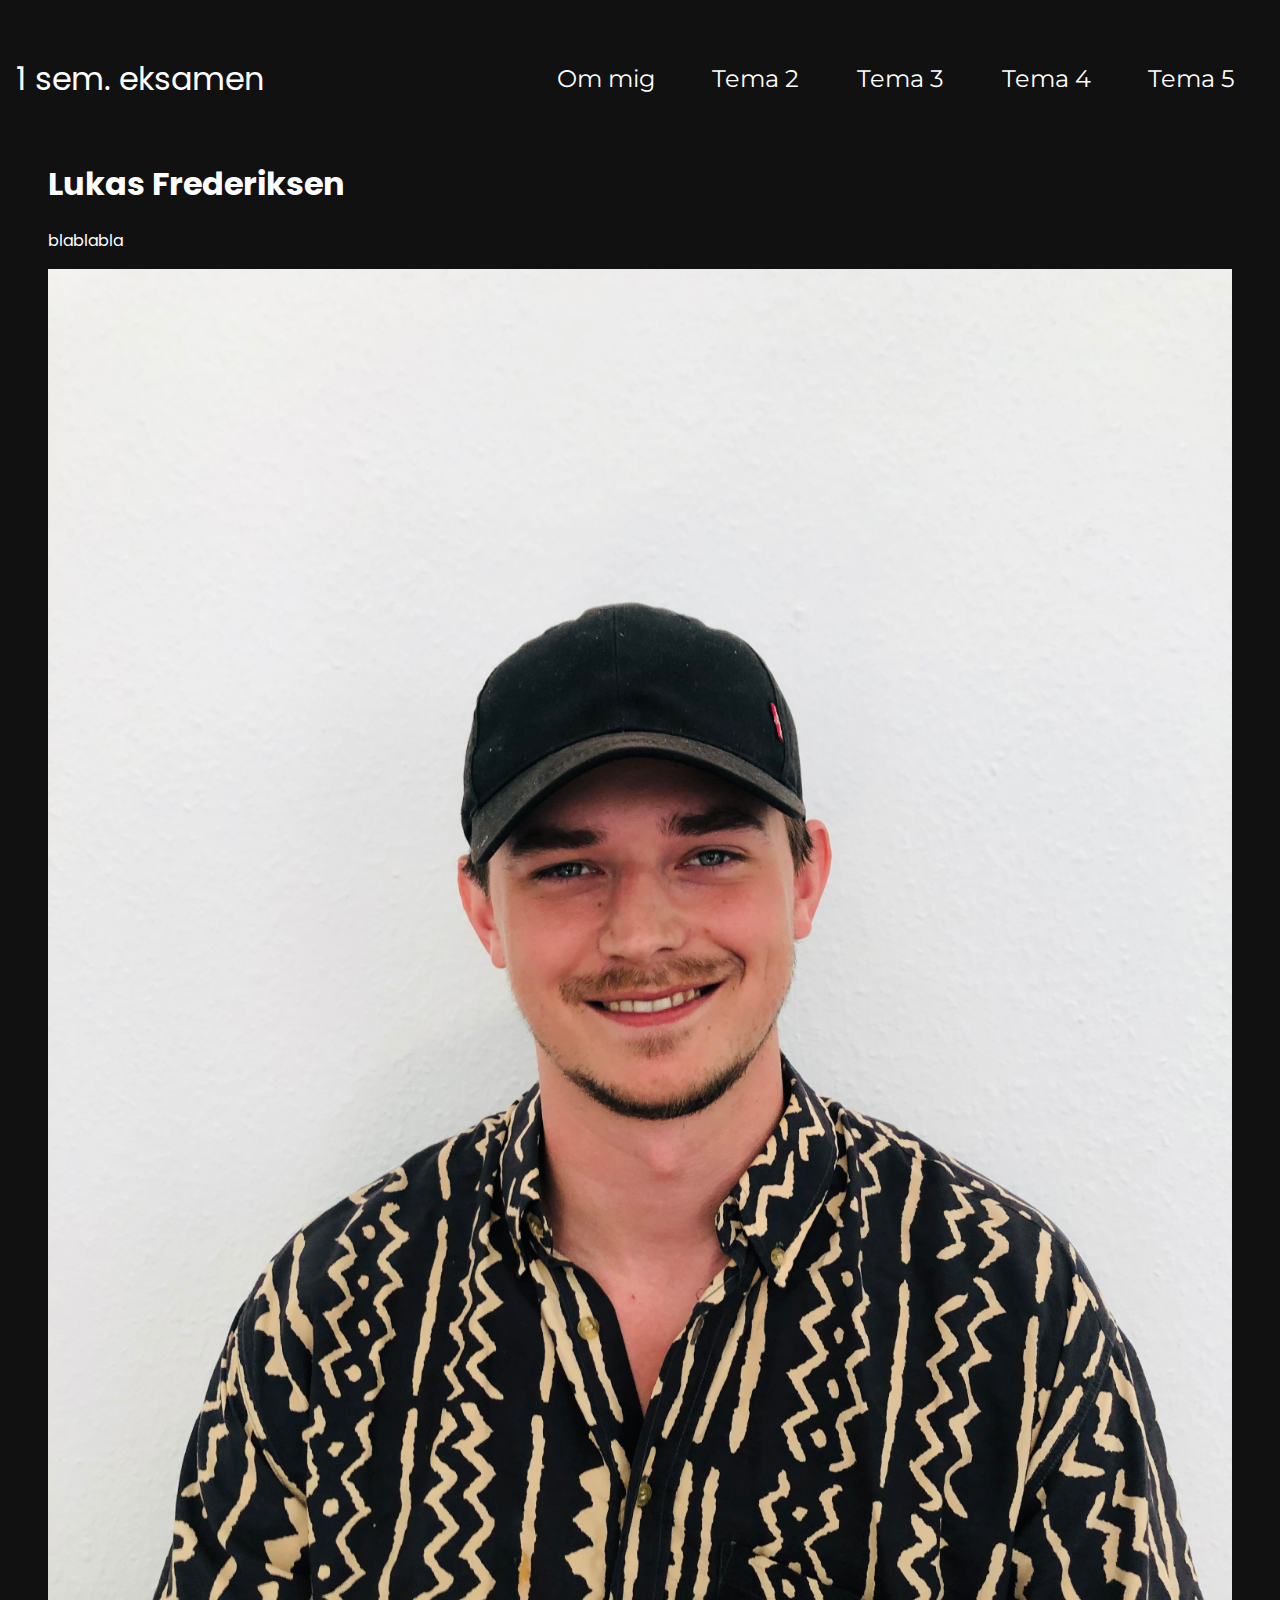
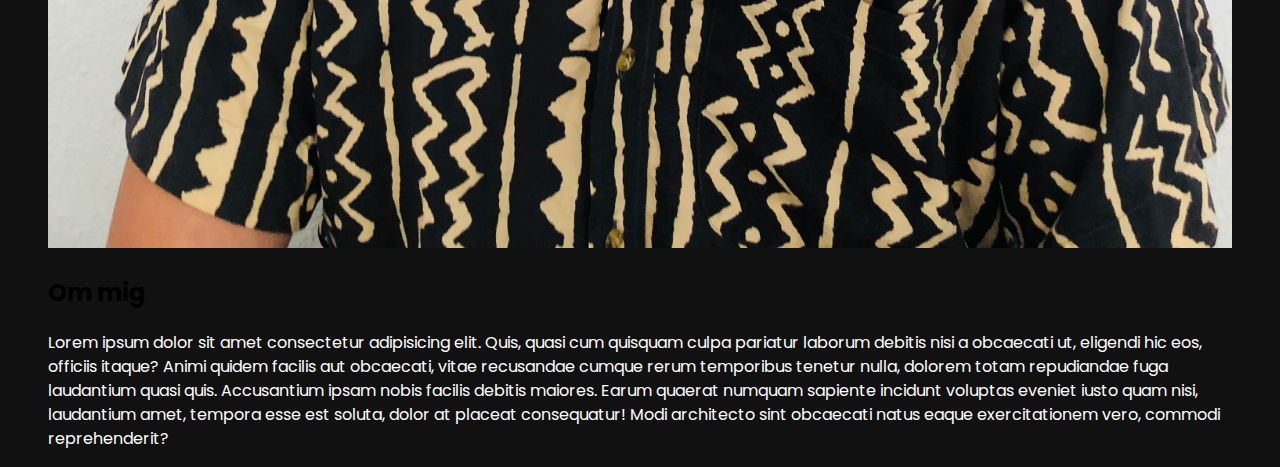
==== omMig.html @ b923f472 "Opsætning af undersider" ====
<!DOCTYPE html>
<html lang="da">
  <head>
    <meta charset="UTF-8" />
    <meta http-equiv="X-UA-Compatible" content="IE=edge" />
    <meta name="viewport" content="width=device-width, initial-scale=1.0" />
    <title>Portfolio-Eksamen</title>
    <link rel="stylesheet" href="Style.css" />
    <link rel="preconnect" href="https://fonts.gstatic.com" />
    <link
      href="https://fonts.googleapis.com/css2?family=Montserrat:wght@100;200;300;400;500;600;700;800;900&family=Poppins:wght@100;200;300;400;500;600;700;800;900&display=swap"
      rel="stylesheet"
    />
  </head>

  <body>
    <!------------------------------ Header ------------------------------------->

    <header>
      <nav class="navbar">
        <div class="opgaveNavn">
          <p><a href="index.html">1 sem. eksamen</a></p>
        </div>

        <!-- Javascript:void løsning til at burger menu ikke tager en til toppen ved klik.
        løsning fundet: https://stackoverflow.com/questions/43611173/anchor-element-onclick-makes-page-jump-to-top-of-page -->
        <a href="javascript:void();" class="burgerKnap">
          <span class="burgerBar"></span>
          <span class="burgerBar"></span>
          <span class="burgerBar"></span>
        </a>

        <div class="navLinks">
          <ul>
            <li><a href="omMig.html">Om mig</a></li>
            <li><a href="Tema_2.html">Tema 2</a></li>
            <li><a href="Tema_3.html">Tema 3</a></li>
            <li><a href="Tema_4.html">Tema 4</a></li>
            <li><a href="Tema_5.html">Tema 5</a></li>
          </ul>
        </div>
      </nav>
    </header>

    <!------------------------------ Main ------------------------------------->
    <main>
      <div class="omMigTopWrapper">
        <h1>Lukas Frederiksen</h1>
        <p>blablabla</p>
      </div>

      <div class="omMigSectionWrapper">
        <div class="omMigBilledeWrapper">
          <img src="billeder/IMG_0442.jpg" alt="" />
        </div>
        <div class="omMigTekstWrapper">
          <h2>Om mig</h2>
          <p>
            Lorem ipsum dolor sit amet consectetur adipisicing elit. Quis, quasi
            cum quisquam culpa pariatur laborum debitis nisi a obcaecati ut,
            eligendi hic eos, officiis itaque? Animi quidem facilis aut
            obcaecati, vitae recusandae cumque rerum temporibus tenetur nulla,
            dolorem totam repudiandae fuga laudantium quasi quis. Accusantium
            ipsam nobis facilis debitis maiores. Earum quaerat numquam sapiente
            incidunt voluptas eveniet iusto quam nisi, laudantium amet, tempora
            esse est soluta, dolor at placeat consequatur! Modi architecto sint
            obcaecati natus eaque exercitationem vero, commodi reprehenderit?
          </p>
        </div>
      </div>
    </main>
    <script src="javascript.js"></script>
  </body>
</html>
---- Style.css ----
* {
  box-sizing: border-box;
  scroll-behavior: smooth;
  max-width: 1700px;
}

/* Fjern Margin og Padding for nemmere at costumize selv */
body {
  margin: 0;
  padding: 0;
  background-color: #111;
  font-family: "Poppins", sans-serif;
  line-height: 1.5;
}

img {
  max-width: 100%;
}

footer {
  display: block;
  text-align: center;
  margin-top: 4rem;
  margin-bottom: 4rem;
}
.titler {
  margin-left: 2rem;
}

.forsideTitel {
  text-transform: uppercase;
  font-size: clamp(3rem, 10vw, 7rem);
  line-height: 1;
  margin-top: 6rem;
  margin-left: 2rem;
  margin-bottom: 1rem;
}

.forsideUndertitel {
  font-size: clamp(1.3rem, 3vw, 2.5rem);
  color: white;
  opacity: 0.7;
  margin-bottom: 2rem;
  margin-left: 2rem;
}

.projekterh2 {
  font-size: clamp(2rem, 3vw, 3rem);
  color: white;
  margin-left: 1rem;
}

.Projects {
  margin-top: 8rem;
}

.projektTekst {
  font-size: 0.9rem;
}
.forsideIntroTekst {
  margin: 1rem;
  max-width: 60ch;
  margin-left: 2rem;
}
.opgaveNavn p {
  font-size: 2rem;
}

.opgaveNavn a {
  text-decoration: none;
  color: white;
}
p {
  color: white;
  font-size: 0.9rem;
}
/* Style navigationsbar og placer content. */

.navbar {
  display: flex;
  justify-content: space-between;
  align-items: center;
  background-color: #111;
  color: white;
  position: fixed;
  top: 0;
  width: 100%;
}

/* Opgave navn (LOGO) */
.opgaveNavn {
  font-size: 2rem;
  margin-top: 0.5rem;
  margin-left: 1rem;
  margin-bottom: 0.5rem;
}

/* Giv mine list items display flex for at kunne styrer hvordan de ligger i forhold
til hvordan de ligger ved hinanden */
.navbar .navLinks ul {
  padding: 1rem;
  display: flex;
  justify-content: space-evenly;
}

.navbar ul {
  background-color: #111;
}

.navbar .navLinks li {
  list-style: none;
  padding: 1.5rem;
}

.navbar .navLinks li a {
  text-decoration: none;
  color: white;
  display: block;
  padding: 0.3rem;
  font-size: 1.5rem;
  font-family: "Montserrat", sans-serif;
}

.navbar .navLinks li:hover {
  border-bottom: 0.3rem solid #39d16c;
}

.navbar .navLinks li:hover {
  margin-bottom: -0.3rem;
}

.burgerKnap {
  position: absolute;
  right: 1rem;
  top: 1.3rem;
  display: none;
  flex-direction: column;
  justify-content: space-between;
  width: 2rem;
  height: 1.3rem;
}

.burgerKnap .burgerBar {
  height: 4px;
  width: 100%;
  background-color: white;
  border-radius: 5px;
}

@media (max-width: 900px) {
  .burgerKnap {
    display: flex;
  }

  .navLinks {
    width: 100%;
    display: none;
    height: 100%;
    opacity: 0;
    background-color: #222;
    top: 2rem;
  }

  .skjult {
    animation-name: fadeInd;
    display: flex;
    height: 100vh;
    transition: 1s ease-out;
    animation-duration: 500ms;
    animation-iteration-count: 1;
    animation-direction: alternate;
    animation-timing-function: ease-in;
    animation-fill-mode: forwards;
    animation-delay: 100ms;
  }

  @keyframes fadeInd {
    0% {
      opacity: 0;
    }

    100% {
      opacity: 1;
    }
  }

  /* Her kan der laves ekstra animation som kaldes på
list items */

  .navLinks li {
    text-align: center;
  }

  .navbar {
    flex-direction: column;
    align-items: flex-start;
    z-index: 10;
  }

  .navLinks ul {
    width: 100%;
    flex-direction: column;
  }
}

/* -------------------FRONT PAGE MOBIL------------- */

h1 {
  font-family: "Poppins", sans-serif;
  align-self: flex-end;
  color: white;
}

.projectsImgWrapper {
  display: flex;
  gap: 10px;
  align-items: center;
  flex-direction: column;
}

.imgTopLeft {
  background-image: url(billeder/0_7.jpg);
  background-size: cover;
  padding: 8rem 0 0;
  border-radius: 1rem;
  overflow: hidden;
  margin: 1rem;
  max-width: 45ch;
}

.imgTopRight {
  background-image: url(billeder/0_7.jpg);
  background-size: cover;
  padding: 8rem 0 0;
  max-width: 45ch;
  border-radius: 1rem;
  overflow: hidden;
  margin: 1rem;
}

.imgBotLeft {
  background-image: url(billeder/0_7.jpg);
  background-size: cover;
  padding: 8rem 0 0;
  border-radius: 1rem;
  overflow: hidden;
  margin: 1rem;
  max-width: 45ch;
}

.imgBotRight {
  background-image: url(billeder/0_7.jpg);
  background-size: cover;
  padding: 8rem 0 0;
  border-radius: 1rem;
  overflow: hidden;
  margin: 1rem;
  max-width: 45ch;
}

.projektTekst {
  margin-left: 1rem;
}

@media (min-width: 600px) {
  .forsideIntroTekst {
    max-width: 100ch;
  }
  .projectsImgWrapper {
    display: grid;
    grid-template-columns: 1fr 1fr;
    gap: 10px;
    justify-content: center;
  }

  .imgTopLeft {
    grid-column: 1;
    margin: 0;
    margin-left: 1rem;
    max-width: 35ch;
    transition: transform 200ms ease;
  }

  .imgTopLeft:hover {
    transform: scale(1.05);
  }

  .imgTopRight {
    grid-column: 2;
    margin: 0;
    max-width: 35ch;
    margin-right: 1rem;
    transition: transform 200ms ease;
  }

  .imgTopRight:hover {
    transform: scale(1.05);
  }

  .imgBotLeft {
    grid-column: 1;
    margin: 0;
    margin-left: 1rem;
    max-width: 35ch;
    transition: transform 200ms ease;
  }

  .imgBotLeft:hover {
    transform: scale(1.05);
  }

  .imgBotRight {
    grid-column: 2;
    margin: 0;
    margin-right: 1rem;
    max-width: 35ch;
    transition: transform 200ms ease;
  }

  .imgBotRight:hover {
    transform: scale(1.05);
  }
}

/* ------------------BillederForside------------------------- */

.Projects p {
  font-size: 1rem;
  padding-bottom: 1rem;
  color: rgb(255, 255, 255, 0.9);
}

.projektTekst {
}
.Projects h3 {
  font-size: 2rem;

  color: WHITE;
}

.BilledeContent {
  padding: 2em;
  background: linear-gradient(
    hsl(0 0% 0% / 0),
    hsl(30 0% 0% / 0.4) 25%,
    hsl(0 0% 0% /1)
  );
}

.knap1 {
  cursor: pointer;
  display: inline;
  text-decoration: none;
  color: white;
  background-color: #39d16c;
  padding: 0.4em 1.1em;
  border-radius: 0.5rem;
}

.knap2 {
  cursor: pointer;
  display: inline;
  text-decoration: none;
  color: white;
  background-color: #39d16c;
  padding: 0.5em 1.1em;
  border-radius: 0.5rem;
}

.knap3 {
  cursor: pointer;
  display: inline;
  text-decoration: none;
  color: white;
  background-color: #39d16c;
  padding: 0.5em 1.1em;
  border-radius: 0.5rem;
}

.knap4 {
  cursor: pointer;
  display: inline;
  text-decoration: none;
  color: white;
  background-color: #39d16c;
  padding: 0.5em 1.1em;
  border-radius: 0.5rem;
}

/* ----------------------------MEDIA-Q for desktop------------------------------------------------- */

@media (min-width: 800px) {
  body {
    margin: 0;
  }
  main {
    margin-left: 3rem;
    margin-right: 3rem;
  }

  p {
    font-size: 1rem;
  }
  .navbar {
    z-index: 10;
  }
  .navbar .navLinks {
    flex-direction: end;
  }

  .forsideUndertitel {
    padding-top: 1rem;
  }

  /* ------------Forside Top Grid------------ */
  .forsideGrid {
    margin-top: 12rem;
    display: grid;
    grid-template-columns: repeat(5, minmax(10rem, 30rem));
    padding: 0;
    gap: 1rem;
    grid-template-rows: 10rem 10rem;
    position: relative;
  }

  .forsideTitel {
    margin-top: 0;
    margin-bottom: 0;
  }

  .titel {
    display: grid;
    z-index: 5;
    /* margin-top: 10rem; */
    grid-column: 1 /5;
    grid-row: 1/ 2;
  }
  .undertitel {
    display: grid;
    grid-column: 1/4;
    grid-row: 2;
  }
  .forsideBilledeWrapper {
    display: grid;
    grid-column: 3/7;
    grid-row: 1/3;
    margin-right: 2.5rem;
  }

  .forsideIntroTekst {
    display: grid;
    grid-column: 1/4;
    grid-row: 3;
  }

  /* ---------------------projekt billeder grid -------- */
  .Projects {
    display: grid;
    justify-content: center;
    margin-bottom: 2rem;
  }

  .projectsImgWrapper {
    display: grid;
    grid-template-columns: 1fr 1fr;
    grid-template-rows: 1fr 1fr 1fr;
    gap: 2rem;
    margin-left: 1rem;
  }

  .projektTekstWrapper {
    align-self: flex-end;
    grid-column: 1;
    grid-row: 1;
    max-width: 50ch;
  }
  .imgTopLeft {
    grid-column: 1;
    grid-row: 2;
    max-width: 50ch;
  }

  .imgTopRight {
    grid-column: 2;
    grid-row: 2;
    max-width: 50ch;
  }

  .imgBotLeft {
    grid-column: 1;
    grid-row: 3;
    max-width: 50ch;
  }

  .imgBotRight {
    grid-column: 2;
    grid-row: 3;
    max-width: 50ch;
  }
}

@media (min-width: 1000px) {
  .forsideIntroTekst {
    display: grid;
    grid-column: 1/3;
    grid-row: 3;
  }

  .Projects {
    display: grid;
    justify-content: center;
  }

  .projectsImgWrapper {
    display: grid;
    grid-template-columns: 1fr 1fr 1fr;
    grid-template-rows: 1fr 1fr;
    gap: 2rem;
    margin-left: 1rem;
    margin-right: 2rem;
  }

  .projektTekstWrapper {
    align-self: flex-start;
    grid-column: 1;
    grid-row: 1;
    max-width: 50ch;
  }
  .imgTopLeft {
    grid-column: 2;
    grid-row: 1;
    max-width: 50ch;
    margin-left: 3rem;
  }

  .imgTopRight {
    grid-column: 3;
    grid-row: 1;
    max-width: 50ch;
    margin-left: 3rem;
  }

  .imgBotLeft {
    grid-column: 2;
    grid-row: 2;
    max-width: 50ch;
    margin-left: 3rem;
  }

  .imgBotRight {
    grid-column: 3;
    grid-row: 2;
    max-width: 50ch;
    margin-left: 3rem;
  }
}

/* ------------------------------Om mig-------------------------------------------- */

.omMigTopWrapper {
  margin-top: 8rem;
}

@media (min-width: 800px) {
}

/* ------------------------------Tema 2-------------------------------------------- */
main {
  margin-top: 10rem;
}
.tema2Intro {
  margin-top: 3rem;
}

@media (min-width: 800px) {
}

/* ------------------------------Tema 3-------------------------------------------- */

@media (min-width: 800px) {
}

/* ------------------------------Tema 4-------------------------------------------- */

@media (min-width: 800px) {
}

/* ------------------------------Tema 5-------------------------------------------- */

@media (min-width: 800px) {
}
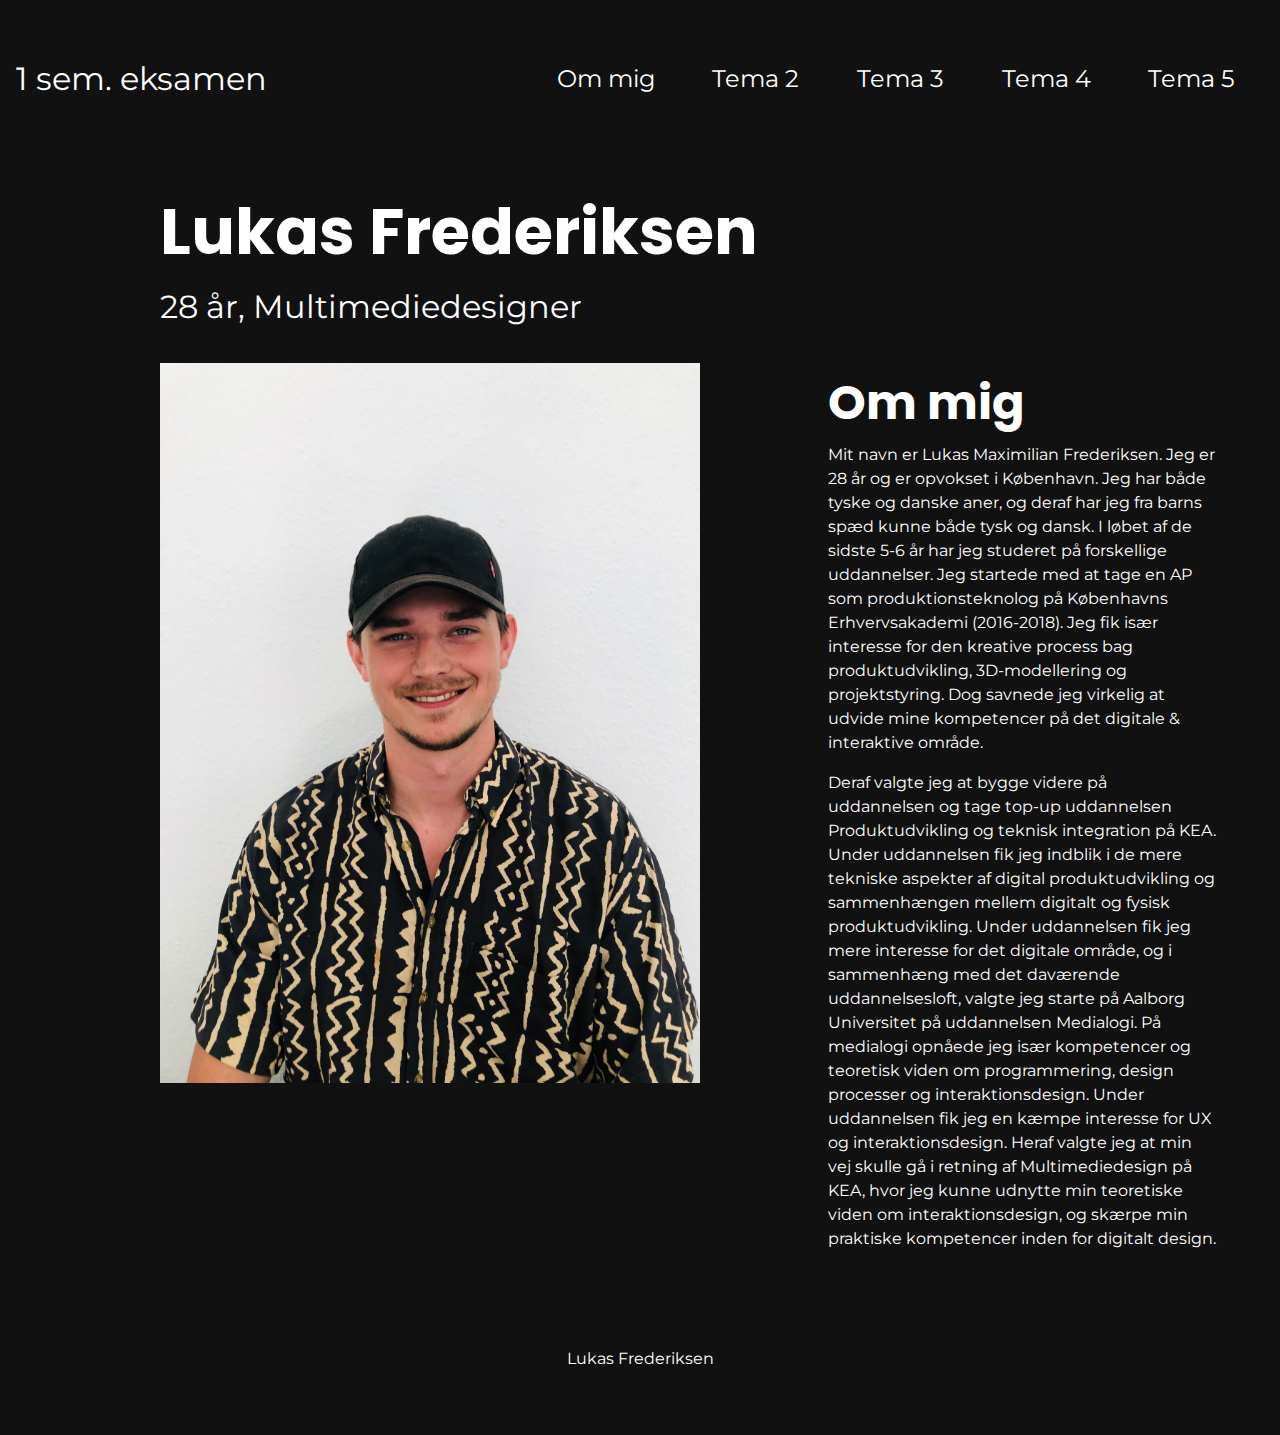
==== commit f9051be2: "Om side done. Overlæggende struktur for undersider" ====
--- a/omMig.html
+++ b/omMig.html
@@ -46,7 +46,7 @@
     <main>
       <div class="omMigTopWrapper">
         <h1>Lukas Frederiksen</h1>
-        <p>blablabla</p>
+        <p>28 år, Multimediedesigner</p>
       </div>
 
       <div class="omMigSectionWrapper">
@@ -56,19 +56,39 @@
         <div class="omMigTekstWrapper">
           <h2>Om mig</h2>
           <p>
-            Lorem ipsum dolor sit amet consectetur adipisicing elit. Quis, quasi
-            cum quisquam culpa pariatur laborum debitis nisi a obcaecati ut,
-            eligendi hic eos, officiis itaque? Animi quidem facilis aut
-            obcaecati, vitae recusandae cumque rerum temporibus tenetur nulla,
-            dolorem totam repudiandae fuga laudantium quasi quis. Accusantium
-            ipsam nobis facilis debitis maiores. Earum quaerat numquam sapiente
-            incidunt voluptas eveniet iusto quam nisi, laudantium amet, tempora
-            esse est soluta, dolor at placeat consequatur! Modi architecto sint
-            obcaecati natus eaque exercitationem vero, commodi reprehenderit?
+            Mit navn er Lukas Maximilian Frederiksen. Jeg er 28 år og er
+            opvokset i København. Jeg har både tyske og danske aner, og deraf
+            har jeg fra barns spæd kunne både tysk og dansk. I løbet af de
+            sidste 5-6 år har jeg studeret på forskellige uddannelser. Jeg
+            startede med at tage en AP som produktionsteknolog på Københavns
+            Erhvervsakademi (2016-2018). Jeg fik især interesse for den kreative
+            process bag produktudvikling, 3D-modellering og projektstyring. Dog
+            savnede jeg virkelig at udvide mine kompetencer på det digitale &
+            interaktive område.
+          </p>
+
+          <p>
+            Deraf valgte jeg at bygge videre på uddannelsen og tage top-up
+            uddannelsen Produktudvikling og teknisk integration på KEA. Under
+            uddannelsen fik jeg indblik i de mere tekniske aspekter af digital
+            produktudvikling og sammenhængen mellem digitalt og fysisk
+            produktudvikling. Under uddannelsen fik jeg mere interesse for det
+            digitale område, og i sammenhæng med det daværende uddannelsesloft,
+            valgte jeg starte på Aalborg Universitet på uddannelsen Medialogi.
+            På medialogi opnåede jeg især kompetencer og teoretisk viden om
+            programmering, design processer og interaktionsdesign. Under
+            uddannelsen fik jeg en kæmpe interesse for UX og interaktionsdesign.
+            Heraf valgte jeg at min vej skulle gå i retning af Multimediedesign
+            på KEA, hvor jeg kunne udnytte min teoretiske viden om
+            interaktionsdesign, og skærpe min praktiske kompetencer inden for
+            digitalt design.
           </p>
         </div>
       </div>
     </main>
+    <footer>
+      <p>Lukas Frederiksen</p>
+    </footer>
     <script src="javascript.js"></script>
   </body>
 </html>
--- a/Style.css
+++ b/Style.css
@@ -73,6 +73,7 @@
 p {
   color: white;
   font-size: 0.9rem;
+  font-family: "Montserrat", sans-serif;
 }
 /* Style navigationsbar og placer content. */
 
@@ -405,7 +406,7 @@
     z-index: 10;
   }
   .navbar .navLinks {
-    flex-direction: end;
+    flex-direction: column;
   }
 
   .forsideUndertitel {
@@ -561,31 +562,165 @@
   margin-top: 8rem;
 }
 
+.omMigTopWrapper h1 {
+  font-size: clamp(3rem, 10vw, 4rem);
+  line-height: 3rem;
+  margin-left: 1rem;
+}
+
+.omMigTopWrapper p {
+  font-size: clamp(1rem, 5vw, 2rem);
+  margin-top: -1rem;
+  margin-left: 1rem;
+}
+
+.omMigTekstWrapper h2 {
+  font-size: clamp(2rem, 10vw, 3rem);
+  line-height: 3rem;
+  color: WHITE;
+}
+
+.omMigTekstWrapper {
+  margin: 1rem;
+}
+
+@media (min-width: 1000px) {
+  .omMigBilledeWrapper img {
+    max-width: 30vw;
+    max-height: 80vh;
+  }
+
+  .omMigTekstWrapper {
+    max-width: 60ch;
+  }
+  .omMigTopWrapper h1 {
+    margin-left: 0;
+  }
+
+  .omMigTopWrapper p {
+    margin-left: 0;
+  }
+
+  .omMigTekstWrapper h2 {
+    margin: 0;
+  }
+
+  .omMigSectionWrapper {
+    display: flex;
+    gap: 7rem;
+  }
+}
+
+@media (min-width: 1200px) {
+  MAIN {
+    margin-left: 10rem;
+  }
+
+  .omMigBilledeWrapper img {
+    max-width: 50vw;
+    max-height: 80vh;
+  }
+}
+
+main {
+  margin-top: 13rem;
+}
+
+/* ------------------------------Tema 2-------------------------------------------- */
+.tema2H1 h1 {
+  font-size: clamp(3rem, 10vw, 4rem);
+  line-height: 3rem;
+  margin-left: 1rem;
+}
+
+.tema2Intro p {
+  font-size: clamp(1rem, 5vw, 2rem);
+  margin-top: -1rem;
+  margin-left: 1rem;
+}
+
+.tema2Intro h2 {
+  font-size: clamp(2rem, 10vw, 3rem);
+  line-height: 3rem;
+  color: WHITE;
+}
+
+.tema2DokumentationTekst {
+  margin: 1rem;
+}
+
+.tema2DokumentationTekst h2 {
+}
+
+.tema2DokumentationTekst p {
+}
+
 @media (min-width: 800px) {
-}
-
-/* ------------------------------Tema 2-------------------------------------------- */
-main {
-  margin-top: 10rem;
-}
-.tema2Intro {
-  margin-top: 3rem;
-}
+  .tema2MainGrid {
+    display: grid;
+    grid-template-columns: 1fr 1fr;
+    grid-template-rows: 1fr 1fr;
+    gap: 50px;
+  }
+
+  .tema2TopWrapper {
+    grid-column: 1;
+    grid-row: 1;
+  }
+  .tema2H1 h1 {
+    line-height: 4rem;
+  }
+
+  .tema2ImgTopWrapper {
+    grid-column: 2;
+    grid-row: 1;
+  }
+
+  .tema2BotWrapper {
+    margin-top: 4rem;
+    grid-column: 2;
+    grid-row: 2;
+  }
+
+  .tema2ImgBotWrapper {
+    margin-top: 4rem;
+    grid-column: 1;
+    grid-row: 2;
+  }
+}
+
+@media (min-width: 500px) {
+  .tema2H1 h1 {
+    line-height: 4rem;
+  }
+}
+
+/* ------------------------------Tema 3-------------------------------------------- */
 
 @media (min-width: 800px) {
-}
-
-/* ------------------------------Tema 3-------------------------------------------- */
+  .tema3MainGrid {
+    display: grid;
+    grid-template-columns: 1fr 1fr;
+    grid-template-rows: 1fr 1fr;
+  }
+}
+
+/* ------------------------------Tema 4-------------------------------------------- */
 
 @media (min-width: 800px) {
-}
-
-/* ------------------------------Tema 4-------------------------------------------- */
+  .tema4MainGrid {
+    display: grid;
+    grid-template-columns: 1fr 1fr;
+    grid-template-rows: 1fr 1fr;
+  }
+}
+
+/* ------------------------------Tema 5-------------------------------------------- */
 
 @media (min-width: 800px) {
-}
-
-/* ------------------------------Tema 5-------------------------------------------- */
-
-@media (min-width: 800px) {
-}
+  .tema5MainGrid {
+    display: grid;
+    grid-template-columns: 1fr 1fr;
+    grid-template-rows: 1fr 1fr;
+  }
+}
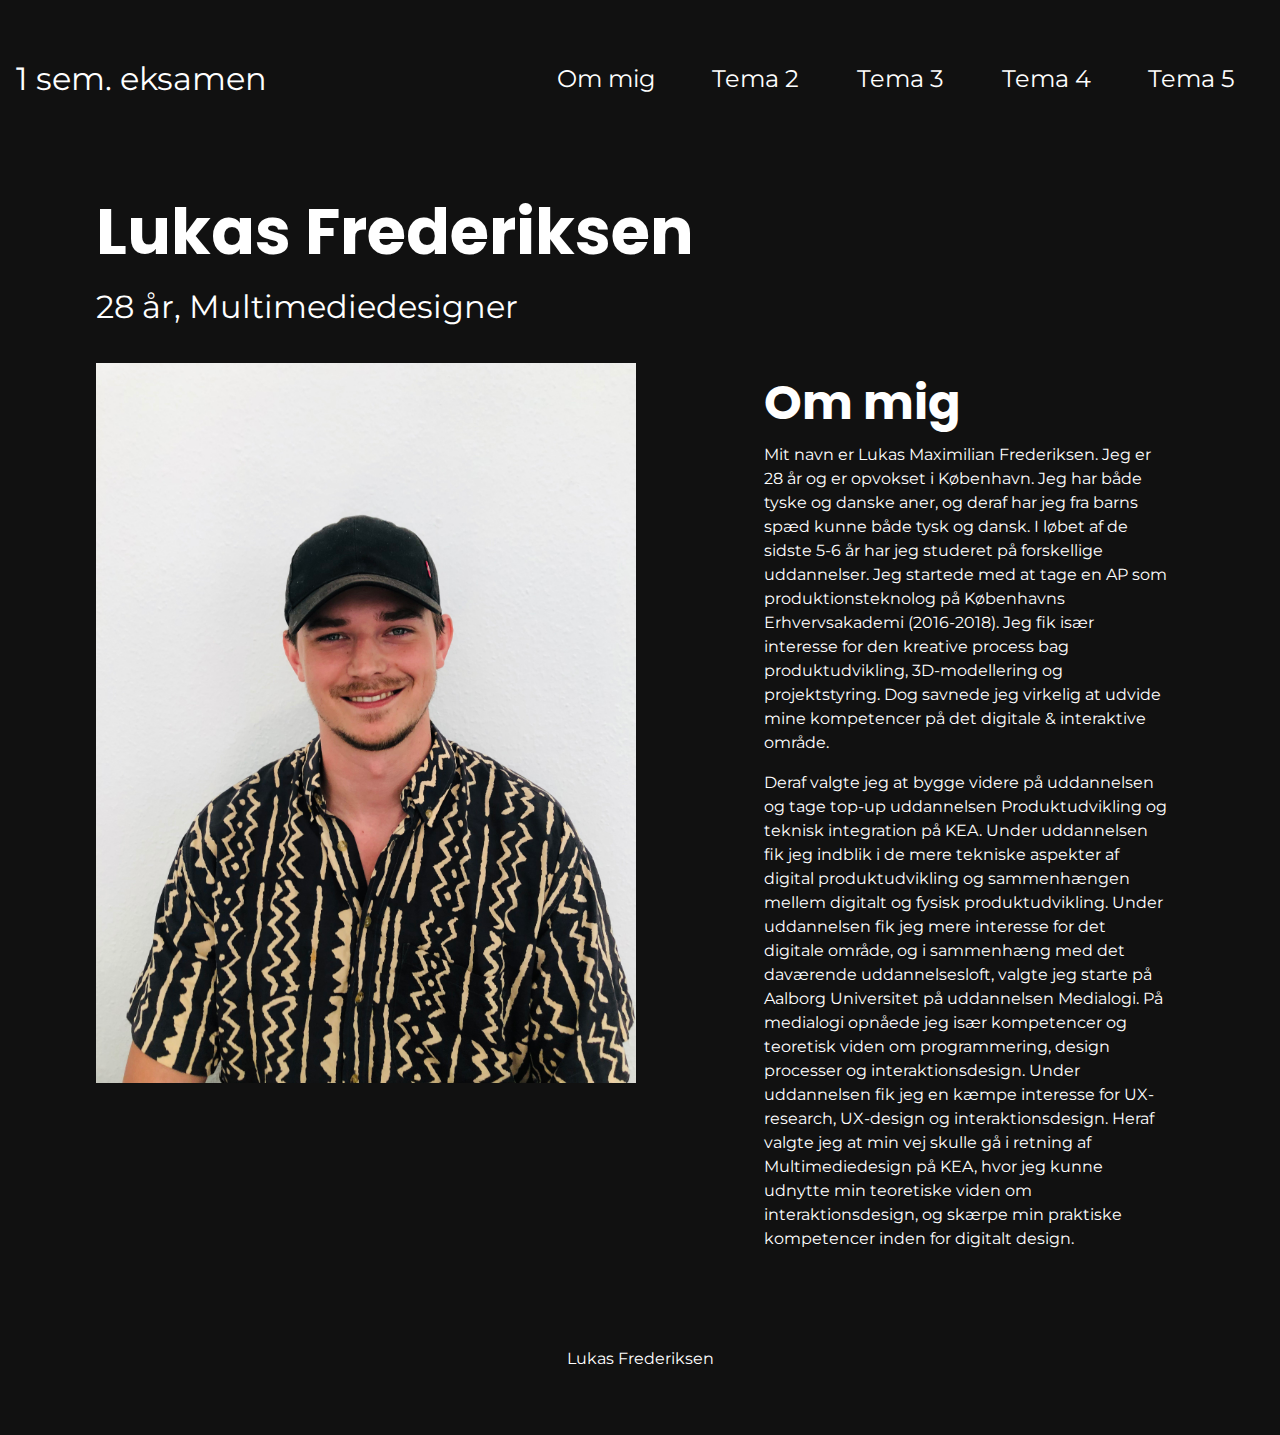
==== commit 8d9ee290: "Videre opsætning af undersider. Layout for tema2 og ommig done" ====
--- a/omMig.html
+++ b/omMig.html
@@ -77,11 +77,11 @@
             valgte jeg starte på Aalborg Universitet på uddannelsen Medialogi.
             På medialogi opnåede jeg især kompetencer og teoretisk viden om
             programmering, design processer og interaktionsdesign. Under
-            uddannelsen fik jeg en kæmpe interesse for UX og interaktionsdesign.
-            Heraf valgte jeg at min vej skulle gå i retning af Multimediedesign
-            på KEA, hvor jeg kunne udnytte min teoretiske viden om
-            interaktionsdesign, og skærpe min praktiske kompetencer inden for
-            digitalt design.
+            uddannelsen fik jeg en kæmpe interesse for UX-research, UX-design og
+            interaktionsdesign. Heraf valgte jeg at min vej skulle gå i retning
+            af Multimediedesign på KEA, hvor jeg kunne udnytte min teoretiske
+            viden om interaktionsdesign, og skærpe min praktiske kompetencer
+            inden for digitalt design.
           </p>
         </div>
       </div>
--- a/Style.css
+++ b/Style.css
@@ -331,8 +331,9 @@
   color: rgb(255, 255, 255, 0.9);
 }
 
-.projektTekst {
-}
+/* .projektTekst {
+} */
+
 .Projects h3 {
   font-size: 2rem;
 
@@ -613,7 +614,8 @@
 
 @media (min-width: 1200px) {
   MAIN {
-    margin-left: 10rem;
+    margin-left: 6rem;
+    margin-right: 6rem;
   }
 
   .omMigBilledeWrapper img {
@@ -634,7 +636,7 @@
 }
 
 .tema2Intro p {
-  font-size: clamp(1rem, 5vw, 2rem);
+  font-size: clamp(0.8rem, 5vw, 1rem);
   margin-top: -1rem;
   margin-left: 1rem;
 }
@@ -645,14 +647,44 @@
   color: WHITE;
 }
 
+.tema2knap1 {
+  cursor: pointer;
+  display: inline;
+  text-decoration: none;
+  color: white;
+  background-color: #39d16c;
+  padding: 0.4em 1.1em;
+  border-radius: 0.5rem;
+  margin-left: 1rem;
+}
+
+.tema2Intro {
+  margin-bottom: 2rem;
+}
+
+.tema2knap2 {
+  cursor: pointer;
+  display: inline;
+  text-decoration: none;
+  color: white;
+  background-color: #39d16c;
+  padding: 0.4em 1.1em;
+  border-radius: 0.5rem;
+}
+
 .tema2DokumentationTekst {
   margin: 1rem;
 }
 
 .tema2DokumentationTekst h2 {
+  font-size: clamp(2rem, 10vw, 3rem);
+  line-height: 3rem;
+  color: WHITE;
 }
 
 .tema2DokumentationTekst p {
+  font-size: clamp(1rem, 5vw, 1.2rem);
+  margin-top: -1rem;
 }
 
 @media (min-width: 800px) {
@@ -677,7 +709,7 @@
   }
 
   .tema2BotWrapper {
-    margin-top: 4rem;
+    margin-top: 1rem;
     grid-column: 2;
     grid-row: 2;
   }
@@ -686,6 +718,10 @@
     margin-top: 4rem;
     grid-column: 1;
     grid-row: 2;
+  }
+
+  .tema2DokumentationTekst h2 {
+    margin-top: -2rem;
   }
 }
 
@@ -696,22 +732,222 @@
 }
 
 /* ------------------------------Tema 3-------------------------------------------- */
+.tema3H1 h1 {
+  font-size: clamp(3rem, 10vw, 4rem);
+  line-height: 3rem;
+  margin-left: 1rem;
+}
+
+.tema3Intro p {
+  font-size: clamp(0.8rem, 5vw, 1rem);
+  margin-top: -1rem;
+  margin-left: 1rem;
+}
+
+.tema3Intro h2 {
+  font-size: clamp(2rem, 10vw, 3rem);
+  line-height: 3rem;
+  color: WHITE;
+}
+
+.tema3knap1 {
+  cursor: pointer;
+  display: inline;
+  text-decoration: none;
+  color: white;
+  background-color: #39d16c;
+  padding: 0.4em 1.1em;
+  border-radius: 0.5rem;
+  margin-left: 1rem;
+}
+
+.tema3Intro {
+  margin-bottom: 2rem;
+}
+
+.tema3knap2 {
+  cursor: pointer;
+  display: inline;
+  text-decoration: none;
+  color: white;
+  background-color: #39d16c;
+  padding: 0.4em 1.1em;
+  border-radius: 0.5rem;
+}
+
+.tema3DokumentationTekst {
+  margin: 1rem;
+}
+
+.tema3DokumentationTekst h2 {
+  font-size: clamp(2rem, 10vw, 3rem);
+  line-height: 3rem;
+  color: WHITE;
+}
+
+.tema3DokumentationTekst p {
+  font-size: clamp(1rem, 5vw, 1.2rem);
+  margin-top: -1rem;
+}
 
 @media (min-width: 800px) {
   .tema3MainGrid {
     display: grid;
     grid-template-columns: 1fr 1fr;
     grid-template-rows: 1fr 1fr;
+    gap: 50px;
+  }
+
+  .tema3TopWrapper {
+    grid-column: 1;
+    grid-row: 1;
+  }
+  .tema3H1 h1 {
+    line-height: 4rem;
+  }
+
+  .tema3ImgTopWrapper {
+    grid-column: 2;
+    grid-row: 1;
+  }
+
+  .tema3BotWrapper {
+    margin-top: 1rem;
+    grid-column: 2;
+    grid-row: 2;
+  }
+
+  .tema3ImgBotWrapper {
+    margin-top: 4rem;
+    grid-column: 1;
+    grid-row: 2;
+  }
+
+  .tema3DokumentationTekst h2 {
+    margin-top: -2rem;
+  }
+}
+
+@media (min-width: 500px) {
+  .tema3H1 h1 {
+    line-height: 4rem;
+  }
+}
+@media (min-width: 800px) {
+  .tema3MainGrid {
+    display: grid;
+    grid-template-columns: 1fr 1fr;
+    grid-template-rows: 1fr 1fr;
   }
 }
 
 /* ------------------------------Tema 4-------------------------------------------- */
+.tema4H1 h1 {
+  font-size: clamp(3rem, 10vw, 4rem);
+  line-height: 3rem;
+  margin-left: 1rem;
+}
+
+.tema4Intro p {
+  font-size: clamp(0.8rem, 5vw, 1rem);
+  margin-top: -1rem;
+  margin-left: 1rem;
+}
+
+.tema4Intro h2 {
+  font-size: clamp(2rem, 10vw, 3rem);
+  line-height: 3rem;
+  color: WHITE;
+}
+
+.tema4knap1 {
+  cursor: pointer;
+  display: inline;
+  text-decoration: none;
+  color: white;
+  background-color: #39d16c;
+  padding: 0.4em 1.1em;
+  border-radius: 0.5rem;
+  margin-left: 1rem;
+}
+
+.tema4Intro {
+  margin-bottom: 2rem;
+}
+
+.tema4knap2 {
+  cursor: pointer;
+  display: inline;
+  text-decoration: none;
+  color: white;
+  background-color: #39d16c;
+  padding: 0.4em 1.1em;
+  border-radius: 0.5rem;
+}
+
+.tema4DokumentationTekst {
+  margin: 1rem;
+}
+
+.tema4DokumentationTekst h2 {
+  font-size: clamp(2rem, 10vw, 3rem);
+  line-height: 3rem;
+  color: WHITE;
+}
+
+.tema4DokumentationTekst p {
+  font-size: clamp(1rem, 5vw, 1.2rem);
+  margin-top: -1rem;
+}
 
 @media (min-width: 800px) {
   .tema4MainGrid {
     display: grid;
     grid-template-columns: 1fr 1fr;
     grid-template-rows: 1fr 1fr;
+    gap: 50px;
+  }
+
+  .tema4TopWrapper {
+    grid-column: 1;
+    grid-row: 1;
+  }
+  .tema4H1 h1 {
+    line-height: 4rem;
+  }
+
+  .tema4ImgTopWrapper {
+    grid-column: 2;
+    grid-row: 1;
+  }
+
+  .tema4BotWrapper {
+    margin-top: 1rem;
+    grid-column: 2;
+    grid-row: 2;
+  }
+
+  .tema4ImgBotWrapper {
+    margin-top: 4rem;
+    grid-column: 1;
+    grid-row: 2;
+  }
+
+  .tema4DokumentationTekst h2 {
+    margin-top: -2rem;
+  }
+}
+
+@media (min-width: 500px) {
+  .tema4H1 h1 {
+    line-height: 4rem;
+  }
+}
+@media (min-width: 800px) {
+  .tema4MainGrid {
+    display: grid;
+    grid-template-columns: 1fr 1fr;
+    grid-template-rows: 1fr 1fr;
   }
 }
 
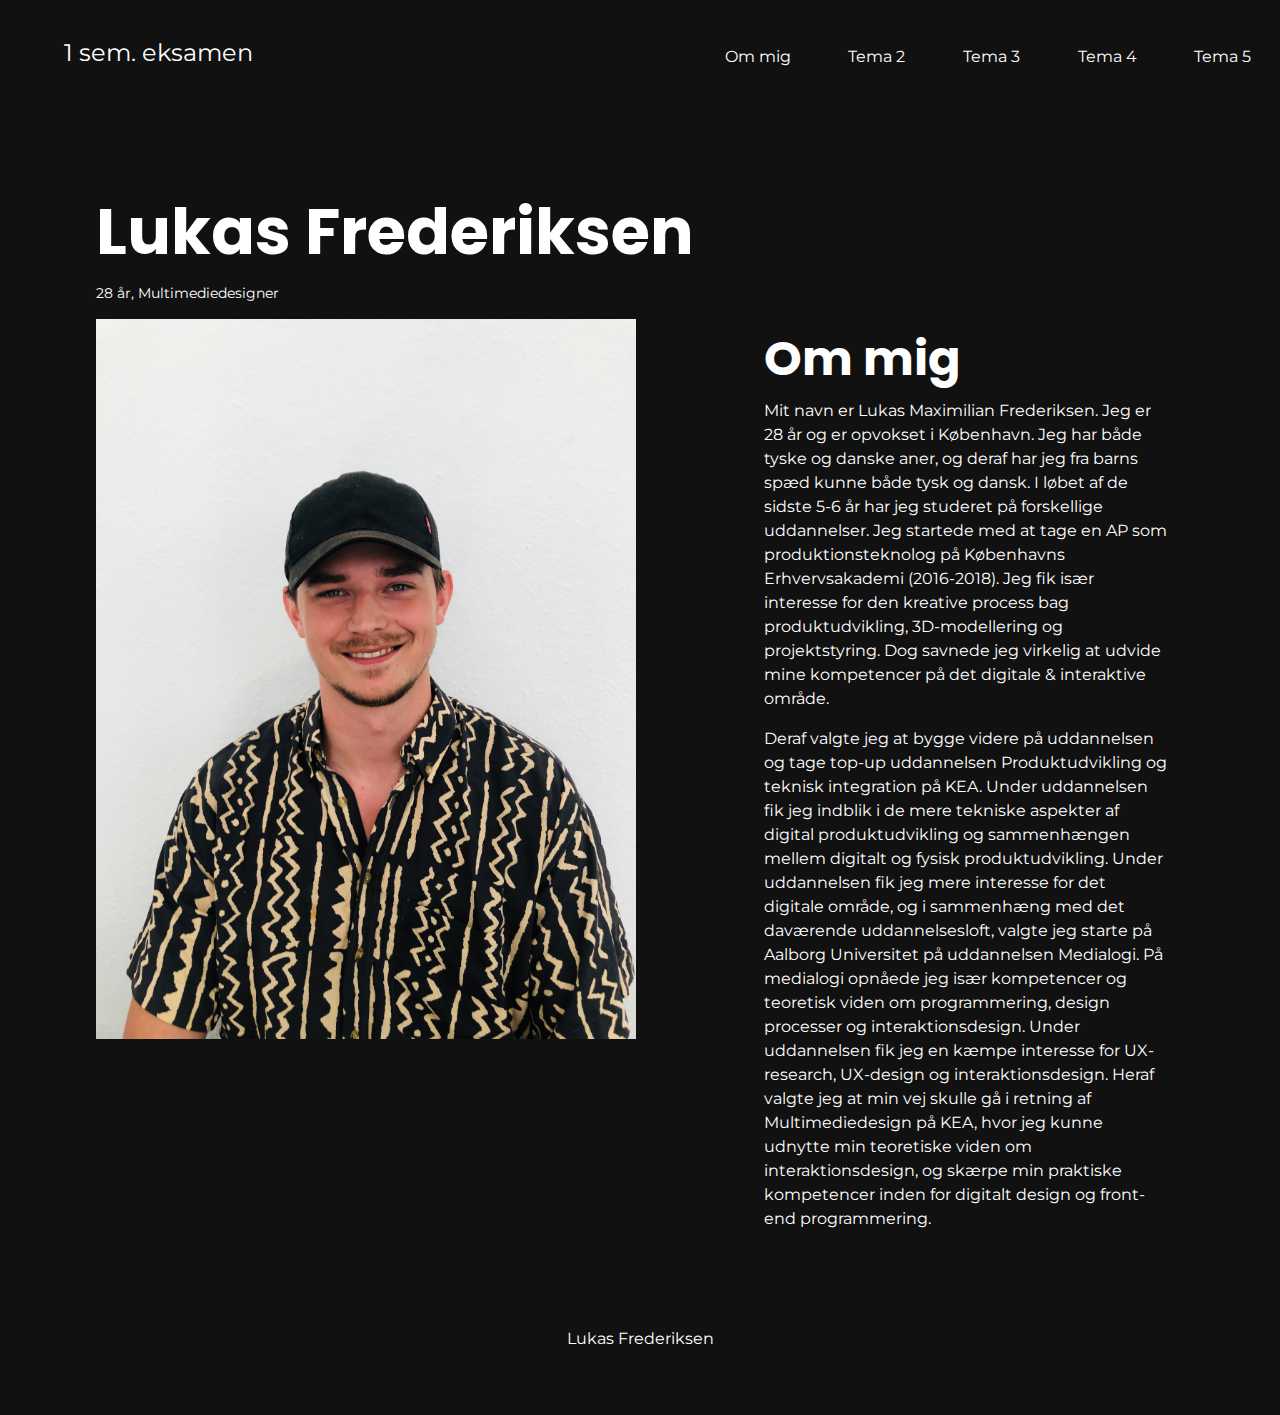
==== commit ca7f9b09: "Tema 4 done. påbegyndt tema 5" ====
--- a/omMig.html
+++ b/omMig.html
@@ -81,7 +81,7 @@
             interaktionsdesign. Heraf valgte jeg at min vej skulle gå i retning
             af Multimediedesign på KEA, hvor jeg kunne udnytte min teoretiske
             viden om interaktionsdesign, og skærpe min praktiske kompetencer
-            inden for digitalt design.
+            inden for digitalt design og front-end programmering.
           </p>
         </div>
       </div>
--- a/Style.css
+++ b/Style.css
@@ -63,7 +63,7 @@
   margin-left: 2rem;
 }
 .opgaveNavn p {
-  font-size: 2rem;
+  font-size: 1.5rem;
 }
 
 .opgaveNavn a {
@@ -90,10 +90,15 @@
 
 /* Opgave navn (LOGO) */
 .opgaveNavn {
-  font-size: 2rem;
-  margin-top: 0.5rem;
+  font-size: 1.5rem;
+
   margin-left: 1rem;
   margin-bottom: 0.5rem;
+}
+
+.opgaveNavn:hover {
+  border-bottom: 0.3rem solid #39d16c;
+  margin-bottom: 0.2rem;
 }
 
 /* Giv mine list items display flex for at kunne styrer hvordan de ligger i forhold
@@ -101,7 +106,9 @@
 .navbar .navLinks ul {
   padding: 1rem;
   display: flex;
-  justify-content: space-evenly;
+  justify-content: start;
+
+  align-items: center;
 }
 
 .navbar ul {
@@ -133,7 +140,7 @@
 .burgerKnap {
   position: absolute;
   right: 1rem;
-  top: 1.3rem;
+  top: 2rem;
   display: none;
   flex-direction: column;
   justify-content: space-between;
@@ -158,7 +165,7 @@
     display: none;
     height: 100%;
     opacity: 0;
-    background-color: #222;
+
     top: 2rem;
   }
 
@@ -220,8 +227,9 @@
 }
 
 .imgTopLeft {
-  background-image: url(billeder/0_7.jpg);
+  background-image: url(billeder/splashv2.jpg);
   background-size: cover;
+  background-position: 50%;
   padding: 8rem 0 0;
   border-radius: 1rem;
   overflow: hidden;
@@ -230,7 +238,7 @@
 }
 
 .imgTopRight {
-  background-image: url(billeder/0_7.jpg);
+  background-image: url(billeder/uxforside.jpg);
   background-size: cover;
   padding: 8rem 0 0;
   max-width: 45ch;
@@ -240,8 +248,9 @@
 }
 
 .imgBotLeft {
-  background-image: url(billeder/0_7.jpg);
+  background-image: url(billeder/start_skærm_final.svg);
   background-size: cover;
+  background-position: 95%;
   padding: 8rem 0 0;
   border-radius: 1rem;
   overflow: hidden;
@@ -250,8 +259,9 @@
 }
 
 .imgBotRight {
-  background-image: url(billeder/0_7.jpg);
+  background-image: url(billeder/joulix.jpg);
   background-size: cover;
+  background-position: 10%;
   padding: 8rem 0 0;
   border-radius: 1rem;
   overflow: hidden;
@@ -267,6 +277,7 @@
   .forsideIntroTekst {
     max-width: 100ch;
   }
+
   .projectsImgWrapper {
     display: grid;
     grid-template-columns: 1fr 1fr;
@@ -344,7 +355,7 @@
   padding: 2em;
   background: linear-gradient(
     hsl(0 0% 0% / 0),
-    hsl(30 0% 0% / 0.4) 25%,
+    hsl(30 0% 0% / 0.7) 25%,
     hsl(0 0% 0% /1)
   );
 }
@@ -403,6 +414,9 @@
   p {
     font-size: 1rem;
   }
+  .opgaveNavn {
+    margin-left: 4rem;
+  }
   .navbar {
     z-index: 10;
   }
@@ -410,6 +424,9 @@
     flex-direction: column;
   }
 
+  .navbar .navLinks li a {
+    font-size: 1rem;
+  }
   .forsideUndertitel {
     padding-top: 1rem;
   }
@@ -570,7 +587,7 @@
 }
 
 .omMigTopWrapper p {
-  font-size: clamp(1rem, 5vw, 2rem);
+  font-size: clamp(0.8rem, 5vw, 0.9rem);
   margin-top: -1rem;
   margin-left: 1rem;
 }
@@ -636,8 +653,8 @@
 }
 
 .tema2Intro p {
-  font-size: clamp(0.8rem, 5vw, 1rem);
-  margin-top: -1rem;
+  font-size: clamp(0.8rem, 5vw, 0.9rem);
+
   margin-left: 1rem;
 }
 
@@ -683,11 +700,15 @@
 }
 
 .tema2DokumentationTekst p {
-  font-size: clamp(1rem, 5vw, 1.2rem);
+  font-size: clamp(0.8rem, 5vw, 0.9rem);
   margin-top: -1rem;
 }
 
-@media (min-width: 800px) {
+@media (min-width: 1000px) {
+  .navbar .navLinks ul {
+    padding: 0;
+  }
+
   .tema2MainGrid {
     display: grid;
     grid-template-columns: 1fr 1fr;
@@ -739,8 +760,8 @@
 }
 
 .tema3Intro p {
-  font-size: clamp(0.8rem, 5vw, 1rem);
-  margin-top: -1rem;
+  font-size: clamp(0.8rem, 5vw, 0.9rem);
+  margin-top: -0.5rem;
   margin-left: 1rem;
 }
 
@@ -786,8 +807,8 @@
 }
 
 .tema3DokumentationTekst p {
-  font-size: clamp(1rem, 5vw, 1.2rem);
-  margin-top: -1rem;
+  font-size: clamp(0.8rem, 5vw, 0.9rem);
+  margin-top: -1.5rem;
 }
 
 @media (min-width: 800px) {
@@ -846,10 +867,11 @@
   font-size: clamp(3rem, 10vw, 4rem);
   line-height: 3rem;
   margin-left: 1rem;
+  max-width: 20ch;
 }
 
 .tema4Intro p {
-  font-size: clamp(0.8rem, 5vw, 1rem);
+  font-size: clamp(0.8rem, 5vw, 0.9rem);
   margin-top: -1rem;
   margin-left: 1rem;
 }
@@ -896,7 +918,7 @@
 }
 
 .tema4DokumentationTekst p {
-  font-size: clamp(1rem, 5vw, 1.2rem);
+  font-size: clamp(0.8rem, 5vw, 0.9rem);
   margin-top: -1rem;
 }
 
@@ -943,20 +965,114 @@
     line-height: 4rem;
   }
 }
+
+/* ------------------------------Tema 5-------------------------------------------- */
+.tema5H1 h1 {
+  font-size: clamp(3rem, 10vw, 4rem);
+  line-height: 3rem;
+  margin-left: 1rem;
+  max-width: 20ch;
+}
+
+.tema5Intro p {
+  font-size: clamp(0.8rem, 5vw, 0.9rem);
+  margin-top: -1rem;
+  margin-left: 1rem;
+}
+
+.tema5Intro h2 {
+  font-size: clamp(2rem, 10vw, 3rem);
+  line-height: 3rem;
+  color: WHITE;
+}
+
+.tema5knap1 {
+  cursor: pointer;
+  display: inline;
+  text-decoration: none;
+  color: white;
+  background-color: #39d16c;
+  padding: 0.4em 1.1em;
+  border-radius: 0.5rem;
+  margin-left: 1rem;
+}
+
+.tema5Intro {
+  margin-bottom: 2rem;
+}
+
+.tema5knap2 {
+  cursor: pointer;
+  display: inline;
+  text-decoration: none;
+  color: white;
+  background-color: #39d16c;
+  padding: 0.4em 1.1em;
+  border-radius: 0.5rem;
+}
+
+.tema5DokumentationTekst {
+  margin: 1rem;
+}
+
+.tema5DokumentationTekst h2 {
+  font-size: clamp(2rem, 10vw, 3rem);
+  line-height: 3rem;
+  color: WHITE;
+}
+
+.tema5DokumentationTekst p {
+  font-size: clamp(0.8rem, 5vw, 0.9rem);
+  margin-top: -1rem;
+}
+
 @media (min-width: 800px) {
-  .tema4MainGrid {
+  .tema5MainGrid {
     display: grid;
     grid-template-columns: 1fr 1fr;
     grid-template-rows: 1fr 1fr;
-  }
-}
-
-/* ------------------------------Tema 5-------------------------------------------- */
-
-@media (min-width: 800px) {
-  .tema5MainGrid {
-    display: grid;
-    grid-template-columns: 1fr 1fr;
-    grid-template-rows: 1fr 1fr;
-  }
-}
+    gap: 50px;
+  }
+  .tema5TopWrapper {
+    grid-column: 1;
+    grid-row: 1;
+  }
+  .tema5H1 h1 {
+    line-height: 4rem;
+  }
+
+  .tema5ImgTopWrapper {
+    grid-column: 2;
+    grid-row: 1;
+  }
+
+  .tema5BotWrapper {
+    margin-top: 1rem;
+    grid-column: 2;
+    grid-row: 2;
+  }
+
+  .tema5ImgBotWrapper {
+    margin-top: 4rem;
+    grid-column: 1;
+    grid-row: 2;
+  }
+
+  .tema5DokumentationTekst h2 {
+    margin-top: -2rem;
+  }
+
+  .tema5ReflektionGridWrapper {
+    margin-top: 3rem;
+    display: grid;
+    grid-template-columns: 1fr 2fr;
+    gap: 2rem;
+  }
+
+  .tema5Reflektionh2Wrapper {
+    grid-column: 1;
+  }
+  .tema5ReflektionTekstWrapper {
+    grid-column: 2/3;
+  }
+}
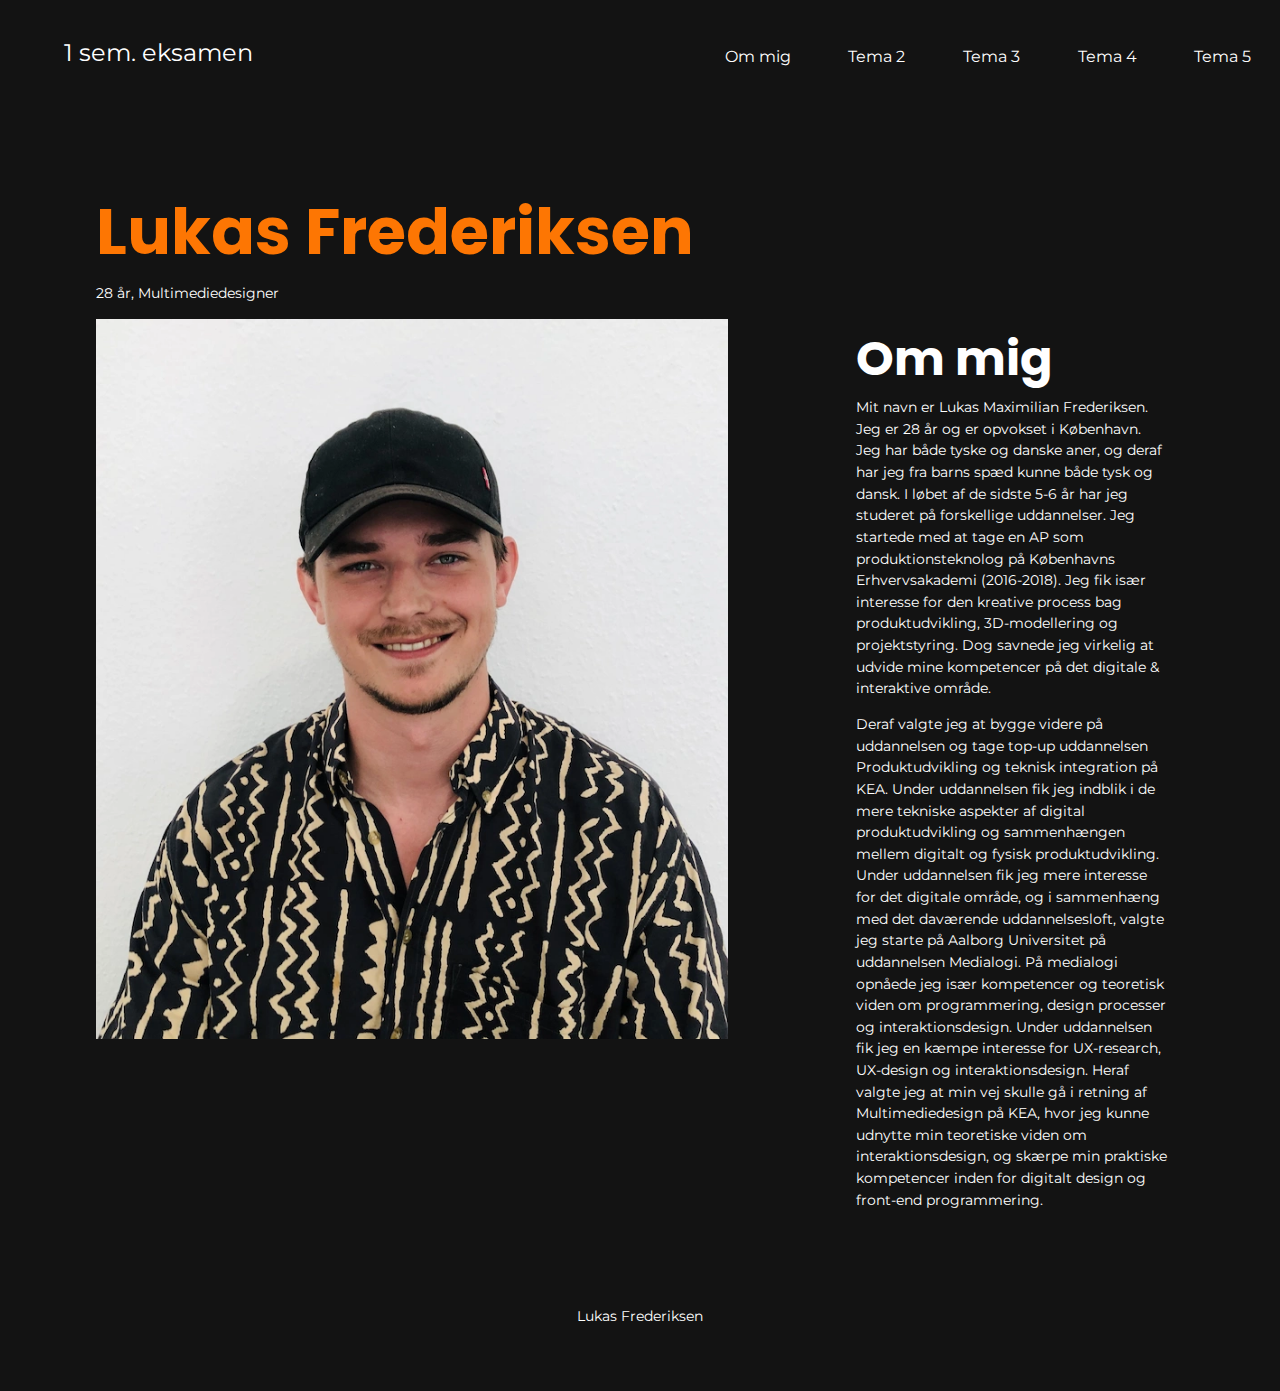
==== commit f2a06cb7: "Redesign af tekster og optimering af billeder" ====
--- a/omMig.html
+++ b/omMig.html
@@ -5,6 +5,7 @@
     <meta http-equiv="X-UA-Compatible" content="IE=edge" />
     <meta name="viewport" content="width=device-width, initial-scale=1.0" />
     <title>Portfolio-Eksamen</title>
+    <meta name="robots" content="noindex" />
     <link rel="stylesheet" href="Style.css" />
     <link rel="preconnect" href="https://fonts.gstatic.com" />
     <link
@@ -51,7 +52,7 @@
 
       <div class="omMigSectionWrapper">
         <div class="omMigBilledeWrapper">
-          <img src="billeder/IMG_0442.jpg" alt="" />
+          <img src="billeder/portræt.webp" alt="" />
         </div>
         <div class="omMigTekstWrapper">
           <h2>Om mig</h2>
--- a/Style.css
+++ b/Style.css
@@ -8,13 +8,22 @@
 body {
   margin: 0;
   padding: 0;
-  background-color: #111;
+  background-color: rgb(19, 19, 19);
   font-family: "Poppins", sans-serif;
   line-height: 1.5;
 }
 
 img {
   max-width: 100%;
+}
+
+video {
+  display: block;
+  width: 100%;
+  height: auto;
+  object-fit: contain;
+  max-width: 70vw;
+  margin: auto;
 }
 
 footer {
@@ -51,7 +60,7 @@
 }
 
 .Projects {
-  margin-top: 8rem;
+  margin-top: 2rem;
 }
 
 .projektTekst {
@@ -60,7 +69,7 @@
 .forsideIntroTekst {
   margin: 1rem;
   max-width: 60ch;
-  margin-left: 2rem;
+  margin-left: 1rem;
 }
 .opgaveNavn p {
   font-size: 1.5rem;
@@ -81,7 +90,7 @@
   display: flex;
   justify-content: space-between;
   align-items: center;
-  background-color: #111;
+  background-color: rgb(19, 19, 19);
   color: white;
   position: fixed;
   top: 0;
@@ -112,7 +121,7 @@
 }
 
 .navbar ul {
-  background-color: #111;
+  background-color: rgb(19, 19, 19);
 }
 
 .navbar .navLinks li {
@@ -158,6 +167,10 @@
 @media (max-width: 900px) {
   .burgerKnap {
     display: flex;
+  }
+
+  .Projects {
+    margin-top: 3rem;
   }
 
   .navLinks {
@@ -211,12 +224,18 @@
   }
 }
 
+@media (min-width: 1000px) {
+  .Projects {
+    margin-top: 10rem;
+  }
+}
+
 /* -------------------FRONT PAGE MOBIL------------- */
 
 h1 {
   font-family: "Poppins", sans-serif;
   align-self: flex-end;
-  color: white;
+  color: #fd7603;
 }
 
 .projectsImgWrapper {
@@ -233,18 +252,20 @@
   padding: 8rem 0 0;
   border-radius: 1rem;
   overflow: hidden;
-  margin: 1rem;
-  max-width: 45ch;
+  margin: 2rem;
+  max-width: 36ch;
+  box-shadow: 5px 5px 15px 5px rgba(0, 0, 0, 0.37);
 }
 
 .imgTopRight {
   background-image: url(billeder/uxforside.jpg);
   background-size: cover;
   padding: 8rem 0 0;
-  max-width: 45ch;
+  max-width: 36ch;
   border-radius: 1rem;
   overflow: hidden;
-  margin: 1rem;
+  margin: 2rem;
+  box-shadow: 5px 5px 15px 5px rgba(0, 0, 0, 0.37);
 }
 
 .imgBotLeft {
@@ -254,8 +275,9 @@
   padding: 8rem 0 0;
   border-radius: 1rem;
   overflow: hidden;
-  margin: 1rem;
-  max-width: 45ch;
+  margin: 2rem;
+  max-width: 36ch;
+  box-shadow: 5px 5px 15px 5px rgba(0, 0, 0, 0.37);
 }
 
 .imgBotRight {
@@ -265,8 +287,9 @@
   padding: 8rem 0 0;
   border-radius: 1rem;
   overflow: hidden;
-  margin: 1rem;
-  max-width: 45ch;
+  margin: 2rem;
+  max-width: 36ch;
+  box-shadow: 5px 5px 15px 5px rgba(0, 0, 0, 0.37);
 }
 
 .projektTekst {
@@ -337,7 +360,7 @@
 /* ------------------BillederForside------------------------- */
 
 .Projects p {
-  font-size: 1rem;
+  font-size: 0.9rem;
   padding-bottom: 1rem;
   color: rgb(255, 255, 255, 0.9);
 }
@@ -395,7 +418,7 @@
   display: inline;
   text-decoration: none;
   color: white;
-  background-color: #39d16c;
+  background-color: #ff4447;
   padding: 0.5em 1.1em;
   border-radius: 0.5rem;
 }
@@ -412,7 +435,7 @@
   }
 
   p {
-    font-size: 1rem;
+    font-size: clamp(0.8rem, 5vw, 0.9rem);
   }
   .opgaveNavn {
     margin-left: 4rem;
@@ -424,11 +447,14 @@
     flex-direction: column;
   }
 
-  .navbar .navLinks li a {
-    font-size: 1rem;
-  }
   .forsideUndertitel {
     padding-top: 1rem;
+  }
+
+  @media (min-width: 900px) {
+    .navbar .navLinks li a {
+      font-size: 1rem;
+    }
   }
 
   /* ------------Forside Top Grid------------ */
@@ -470,6 +496,8 @@
     display: grid;
     grid-column: 1/4;
     grid-row: 3;
+
+    margin-left: 2rem;
   }
 
   /* ---------------------projekt billeder grid -------- */
@@ -485,6 +513,7 @@
     grid-template-rows: 1fr 1fr 1fr;
     gap: 2rem;
     margin-left: 1rem;
+    margin-top: -5rem;
   }
 
   .projektTekstWrapper {
@@ -544,33 +573,30 @@
     grid-column: 1;
     grid-row: 1;
     max-width: 50ch;
+    margin-top: -3rem;
   }
   .imgTopLeft {
     grid-column: 2;
     grid-row: 1;
     max-width: 50ch;
-    margin-left: 3rem;
   }
 
   .imgTopRight {
     grid-column: 3;
     grid-row: 1;
     max-width: 50ch;
-    margin-left: 3rem;
   }
 
   .imgBotLeft {
     grid-column: 2;
     grid-row: 2;
     max-width: 50ch;
-    margin-left: 3rem;
   }
 
   .imgBotRight {
     grid-column: 3;
     grid-row: 2;
     max-width: 50ch;
-    margin-left: 3rem;
   }
 }
 
@@ -656,6 +682,7 @@
   font-size: clamp(0.8rem, 5vw, 0.9rem);
 
   margin-left: 1rem;
+  margin-right: 1rem;
 }
 
 .tema2Intro h2 {
@@ -705,6 +732,9 @@
 }
 
 @media (min-width: 1000px) {
+  .tema2DokumentationTekst {
+    margin: 0;
+  }
   .navbar .navLinks ul {
     padding: 0;
   }
@@ -712,7 +742,7 @@
   .tema2MainGrid {
     display: grid;
     grid-template-columns: 1fr 1fr;
-    grid-template-rows: 1fr 1fr;
+    grid-template-rows: 1fr auto;
     gap: 50px;
   }
 
@@ -763,6 +793,8 @@
   font-size: clamp(0.8rem, 5vw, 0.9rem);
   margin-top: -0.5rem;
   margin-left: 1rem;
+  margin-right: 1rem;
+  margin-top: 2rem;
 }
 
 .tema3Intro h2 {
@@ -780,6 +812,7 @@
   padding: 0.4em 1.1em;
   border-radius: 0.5rem;
   margin-left: 1rem;
+  margin-top: -3rem;
 }
 
 .tema3Intro {
@@ -811,11 +844,15 @@
   margin-top: -1.5rem;
 }
 
-@media (min-width: 800px) {
+@media (min-width: 1000px) {
+  .tema3DokumentationTekst {
+    margin: 0;
+    margin-top: 1rem;
+  }
   .tema3MainGrid {
     display: grid;
     grid-template-columns: 1fr 1fr;
-    grid-template-rows: 1fr 1fr;
+    grid-template-rows: 1fr auto;
     gap: 50px;
   }
 
@@ -854,13 +891,6 @@
     line-height: 4rem;
   }
 }
-@media (min-width: 800px) {
-  .tema3MainGrid {
-    display: grid;
-    grid-template-columns: 1fr 1fr;
-    grid-template-rows: 1fr 1fr;
-  }
-}
 
 /* ------------------------------Tema 4-------------------------------------------- */
 .tema4H1 h1 {
@@ -874,6 +904,7 @@
   font-size: clamp(0.8rem, 5vw, 0.9rem);
   margin-top: -1rem;
   margin-left: 1rem;
+  margin-right: 1rem;
 }
 
 .tema4Intro h2 {
@@ -926,7 +957,7 @@
   .tema4MainGrid {
     display: grid;
     grid-template-columns: 1fr 1fr;
-    grid-template-rows: 1fr 1fr;
+    grid-template-rows: 1fr auto;
     gap: 50px;
   }
 
@@ -969,7 +1000,7 @@
 /* ------------------------------Tema 5-------------------------------------------- */
 .tema5H1 h1 {
   font-size: clamp(3rem, 10vw, 4rem);
-  line-height: 3rem;
+  line-height: 4rem;
   margin-left: 1rem;
   max-width: 20ch;
 }
@@ -978,6 +1009,7 @@
   font-size: clamp(0.8rem, 5vw, 0.9rem);
   margin-top: -1rem;
   margin-left: 1rem;
+  margin-right: 1rem;
 }
 
 .tema5Intro h2 {
@@ -1011,6 +1043,26 @@
   border-radius: 0.5rem;
 }
 
+.tema5Reflektionh2Wrapper h2 {
+  font-size: clamp(2rem, 10vw, 3rem);
+  color: white;
+  margin-top: 0;
+}
+
+.tema5Reflektionh2Wrapper p {
+  font-size: clamp(1rem, 5vw, 0.9rem);
+  color: white;
+  margin-top: -2rem;
+}
+
+.tema5Reflektionh2Wrapper ul li {
+  color: white;
+  padding: 0.3rem;
+}
+
+.tema5Reflektionh2Wrapper ul {
+  margin-left: -1.5rem;
+}
 .tema5DokumentationTekst {
   margin: 1rem;
 }
@@ -1026,11 +1078,23 @@
   margin-top: -1rem;
 }
 
+.videoWrapper h2 {
+  font-size: clamp(2rem, 10vw, 3rem);
+  line-height: 3rem;
+  color: WHITE;
+  margin-left: 1rem;
+}
+
+.tema5ReflektionGridWrapper {
+  margin-left: 1rem;
+  margin-right: 1rem;
+}
+
 @media (min-width: 800px) {
   .tema5MainGrid {
     display: grid;
     grid-template-columns: 1fr 1fr;
-    grid-template-rows: 1fr 1fr;
+    grid-template-rows: 1fr auto;
     gap: 50px;
   }
   .tema5TopWrapper {
@@ -1069,10 +1133,20 @@
     gap: 2rem;
   }
 
+  .videoWrapper {
+    margin-top: 3rem;
+    grid-column: 1/3;
+  }
+
   .tema5Reflektionh2Wrapper {
     grid-column: 1;
   }
+
   .tema5ReflektionTekstWrapper {
     grid-column: 2/3;
   }
-}
+
+  .tema5ReflektionTekstWrapper p {
+    margin-top: 5rem;
+  }
+}
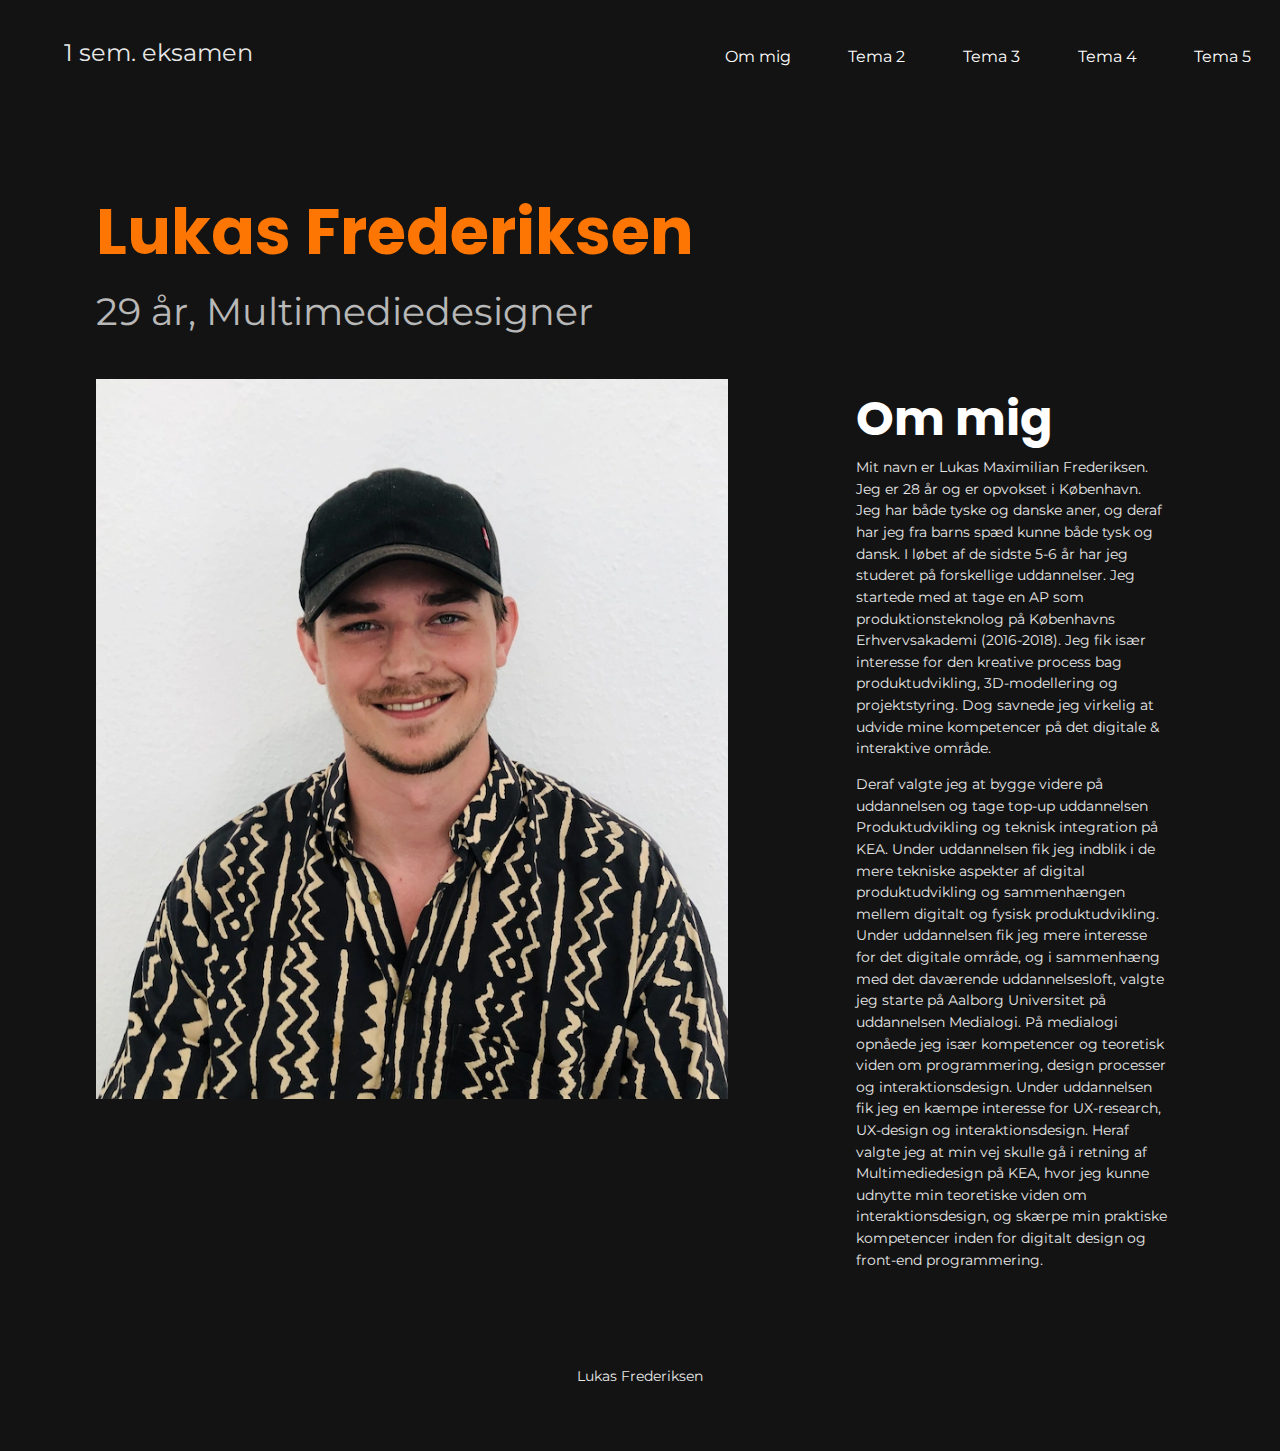
==== commit ce5c6237: "Temaer done." ====
--- a/omMig.html
+++ b/omMig.html
@@ -4,6 +4,10 @@
     <meta charset="UTF-8" />
     <meta http-equiv="X-UA-Compatible" content="IE=edge" />
     <meta name="viewport" content="width=device-width, initial-scale=1.0" />
+    <meta
+      name="description"
+      content="Portfolio til eksamen for Multimediedesign 1. semester. Udarbejdet af Lukas Frederiksen"
+    />
     <title>Portfolio-Eksamen</title>
     <meta name="robots" content="noindex" />
     <link rel="stylesheet" href="Style.css" />
@@ -47,7 +51,7 @@
     <main>
       <div class="omMigTopWrapper">
         <h1>Lukas Frederiksen</h1>
-        <p>28 år, Multimediedesigner</p>
+        <p>29 år, Multimediedesigner</p>
       </div>
 
       <div class="omMigSectionWrapper">
--- a/Style.css
+++ b/Style.css
@@ -81,6 +81,7 @@
 }
 p {
   color: white;
+  opacity: 0.9;
   font-size: 0.9rem;
   font-family: "Montserrat", sans-serif;
 }
@@ -105,9 +106,8 @@
   margin-bottom: 0.5rem;
 }
 
-.opgaveNavn:hover {
-  border-bottom: 0.3rem solid #39d16c;
-  margin-bottom: 0.2rem;
+.opgaveNavn a:hover {
+  color: #fd7603;
 }
 
 /* Giv mine list items display flex for at kunne styrer hvordan de ligger i forhold
@@ -139,7 +139,7 @@
 }
 
 .navbar .navLinks li:hover {
-  border-bottom: 0.3rem solid #39d16c;
+  border-bottom: 0.3rem solid #fd7603;
 }
 
 .navbar .navLinks li:hover {
@@ -418,7 +418,7 @@
   display: inline;
   text-decoration: none;
   color: white;
-  background-color: #ff4447;
+  background-color: #39d16c;
   padding: 0.5em 1.1em;
   border-radius: 0.5rem;
 }
@@ -513,7 +513,6 @@
     grid-template-rows: 1fr 1fr 1fr;
     gap: 2rem;
     margin-left: 1rem;
-    margin-top: -5rem;
   }
 
   .projektTekstWrapper {
@@ -613,9 +612,12 @@
 }
 
 .omMigTopWrapper p {
-  font-size: clamp(0.8rem, 5vw, 0.9rem);
   margin-top: -1rem;
   margin-left: 1rem;
+
+  font-size: clamp(1.3rem, 3vw, 2.5rem);
+  color: white;
+  opacity: 0.7;
 }
 
 .omMigTekstWrapper h2 {
@@ -731,6 +733,33 @@
   margin-top: -1rem;
 }
 
+.tema2ReflektionGridWrapper {
+  margin-left: 1rem;
+  margin-right: 1rem;
+}
+
+.tema2Reflektionh2Wrapper h2 {
+  font-size: clamp(2rem, 10vw, 3rem);
+  color: white;
+  margin-top: 0;
+}
+
+.tema2Reflektionh2Wrapper p {
+  font-size: clamp(1rem, 5vw, 0.9rem);
+  color: white;
+  margin-top: -2rem;
+}
+
+.tema2Reflektionh2Wrapper ul li {
+  color: white;
+  padding: 0.3rem;
+}
+
+.tema2Reflektionh2Wrapper ul {
+  margin-left: -1.5rem;
+  padding-top: 1rem;
+  padding-bottom: 1rem;
+}
 @media (min-width: 1000px) {
   .tema2DokumentationTekst {
     margin: 0;
@@ -774,6 +803,24 @@
   .tema2DokumentationTekst h2 {
     margin-top: -2rem;
   }
+  .tema2ReflektionGridWrapper {
+    margin-top: 3rem;
+    display: grid;
+    grid-template-columns: 1fr 2fr;
+    gap: 2rem;
+  }
+
+  .tema2eflektionh2Wrapper {
+    grid-column: 1;
+  }
+
+  .tema2ReflektionTekstWrapper {
+    grid-column: 2/3;
+  }
+
+  .tema2ReflektionTekstWrapper p {
+    margin-top: 5rem;
+  }
 }
 
 @media (min-width: 500px) {
@@ -844,6 +891,33 @@
   margin-top: -1.5rem;
 }
 
+.tema3ReflektionGridWrapper {
+  margin-left: 1rem;
+  margin-right: 1rem;
+}
+
+.tema3Reflektionh2Wrapper h2 {
+  font-size: clamp(2rem, 10vw, 3rem);
+  color: white;
+  margin-top: 0;
+}
+
+.tema3Reflektionh2Wrapper p {
+  font-size: clamp(1rem, 5vw, 0.9rem);
+  color: white;
+  margin-top: -2rem;
+}
+
+.tema3Reflektionh2Wrapper ul li {
+  color: white;
+  padding: 0.3rem;
+}
+
+.tema3Reflektionh2Wrapper ul {
+  margin-left: -1.5rem;
+  padding-top: 1rem;
+  padding-bottom: 1rem;
+}
 @media (min-width: 1000px) {
   .tema3DokumentationTekst {
     margin: 0;
@@ -884,6 +958,25 @@
   .tema3DokumentationTekst h2 {
     margin-top: -2rem;
   }
+
+  .tema3ReflektionGridWrapper {
+    margin-top: 3rem;
+    display: grid;
+    grid-template-columns: 1fr 2fr;
+    gap: 2rem;
+  }
+
+  .tema3Reflektionh2Wrapper {
+    grid-column: 1;
+  }
+
+  .tema3ReflektionTekstWrapper {
+    grid-column: 2/3;
+  }
+
+  .tema3ReflektionTekstWrapper p {
+    margin-top: 5rem;
+  }
 }
 
 @media (min-width: 500px) {
@@ -953,6 +1046,34 @@
   margin-top: -1rem;
 }
 
+.tema4ReflektionGridWrapper {
+  margin-left: 1rem;
+  margin-right: 1rem;
+}
+
+.tema4Reflektionh2Wrapper h2 {
+  font-size: clamp(2rem, 10vw, 3rem);
+  color: white;
+  margin-top: 0;
+}
+
+.tema4Reflektionh2Wrapper p {
+  font-size: clamp(1rem, 5vw, 0.9rem);
+  color: white;
+  margin-top: -2rem;
+}
+
+.tema4Reflektionh2Wrapper ul li {
+  color: white;
+  padding: 0.3rem;
+}
+
+.tema4Reflektionh2Wrapper ul {
+  margin-left: -1.5rem;
+  padding-top: 1rem;
+  padding-bottom: 1rem;
+}
+
 @media (min-width: 800px) {
   .tema4MainGrid {
     display: grid;
@@ -988,6 +1109,25 @@
 
   .tema4DokumentationTekst h2 {
     margin-top: -2rem;
+  }
+
+  .tema4ReflektionGridWrapper {
+    margin-top: 3rem;
+    display: grid;
+    grid-template-columns: 1fr 2fr;
+    gap: 2rem;
+  }
+
+  .tema4Reflektionh2Wrapper {
+    grid-column: 1;
+  }
+
+  .tema4ReflektionTekstWrapper {
+    grid-column: 2/3;
+  }
+
+  .tema4ReflektionTekstWrapper p {
+    margin-top: 5rem;
   }
 }
 
@@ -1062,6 +1202,8 @@
 
 .tema5Reflektionh2Wrapper ul {
   margin-left: -1.5rem;
+  padding-top: 1rem;
+  padding-bottom: 1rem;
 }
 .tema5DokumentationTekst {
   margin: 1rem;
@@ -1090,7 +1232,7 @@
   margin-right: 1rem;
 }
 
-@media (min-width: 800px) {
+@media (min-width: 1000px) {
   .tema5MainGrid {
     display: grid;
     grid-template-columns: 1fr 1fr;
